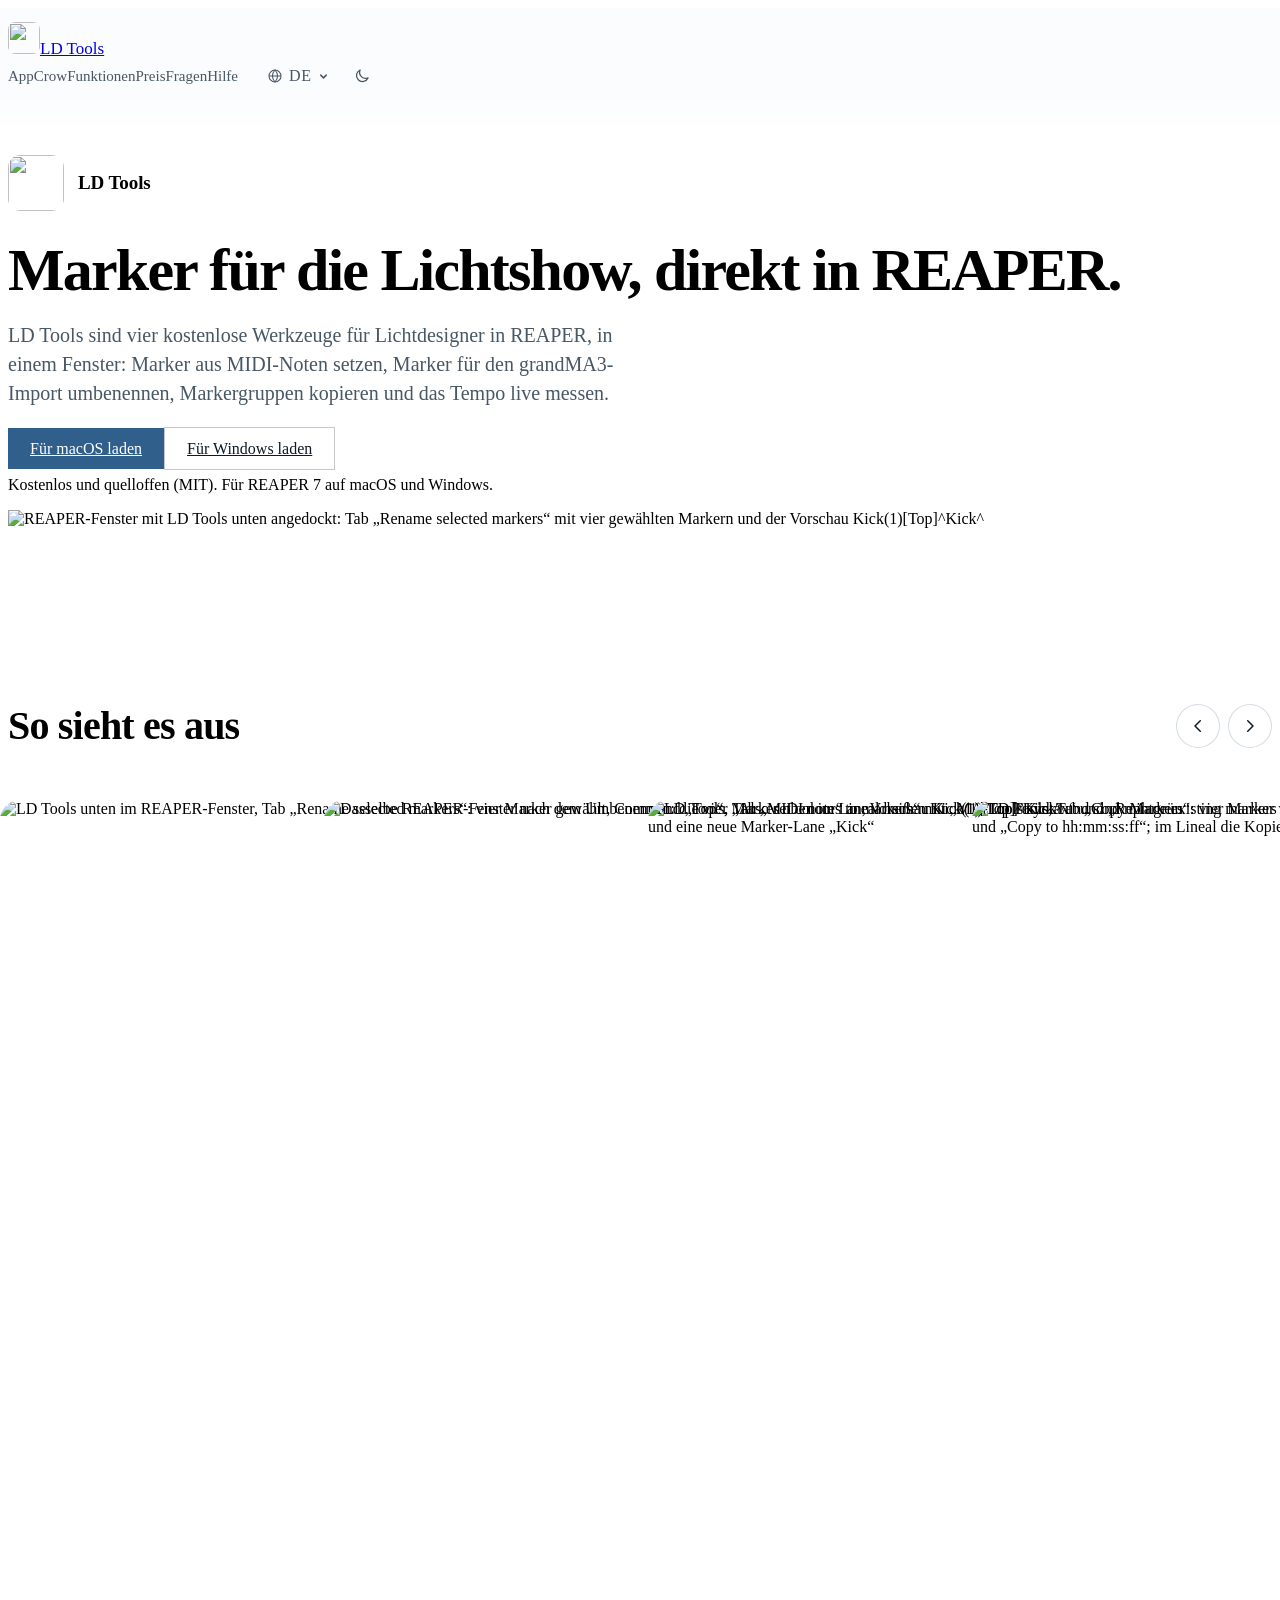
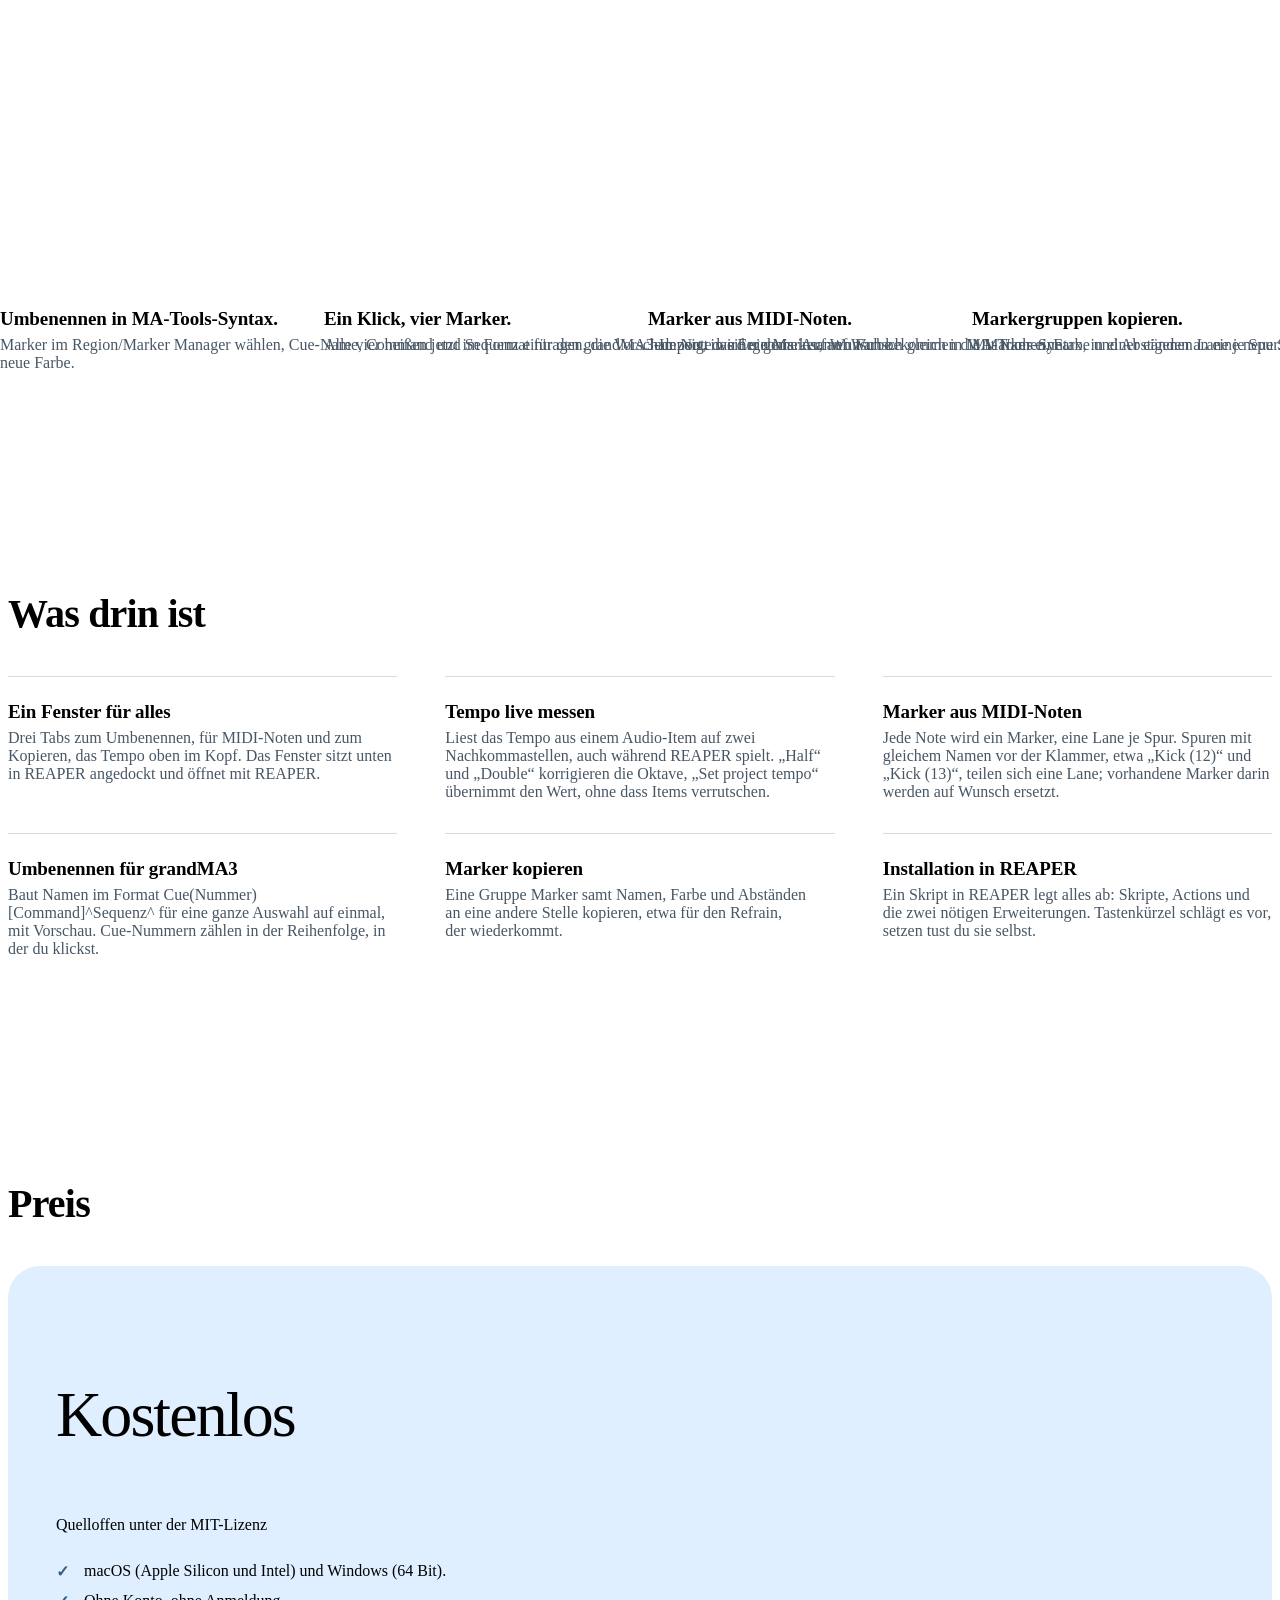
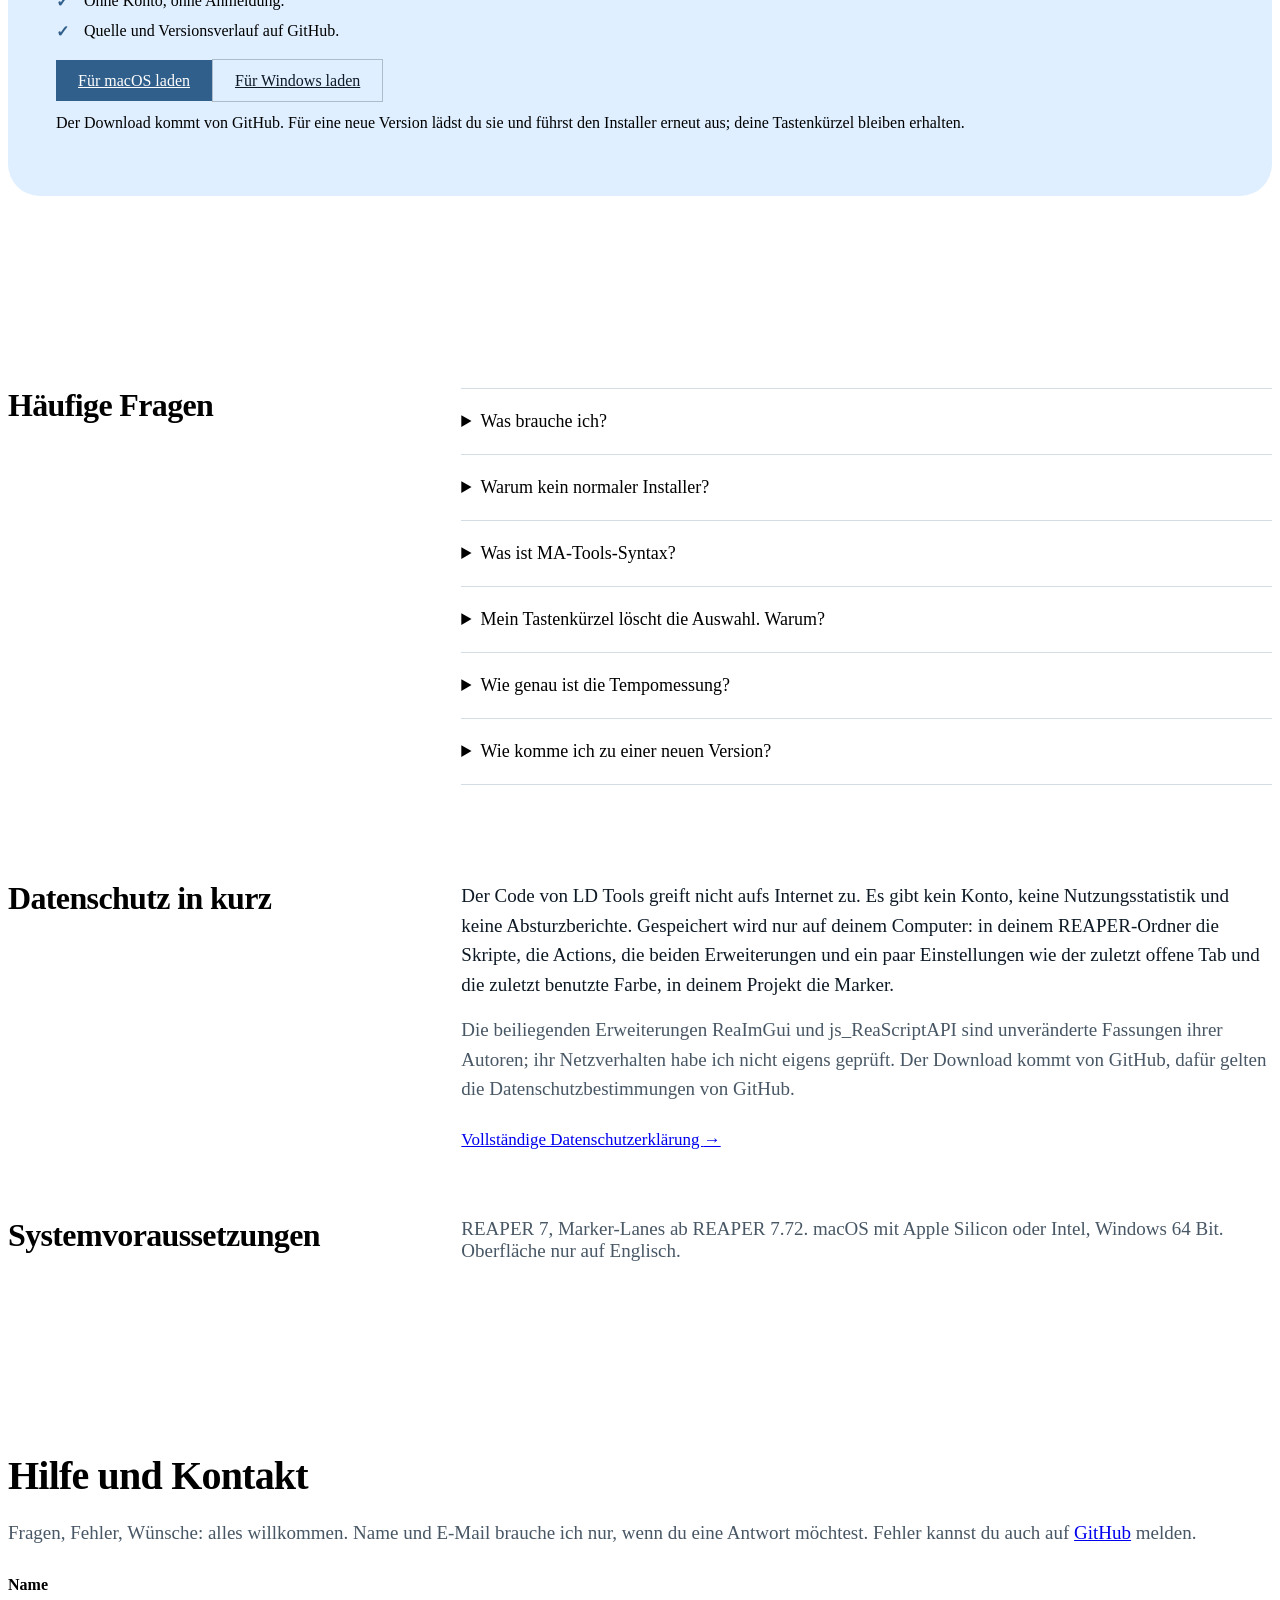
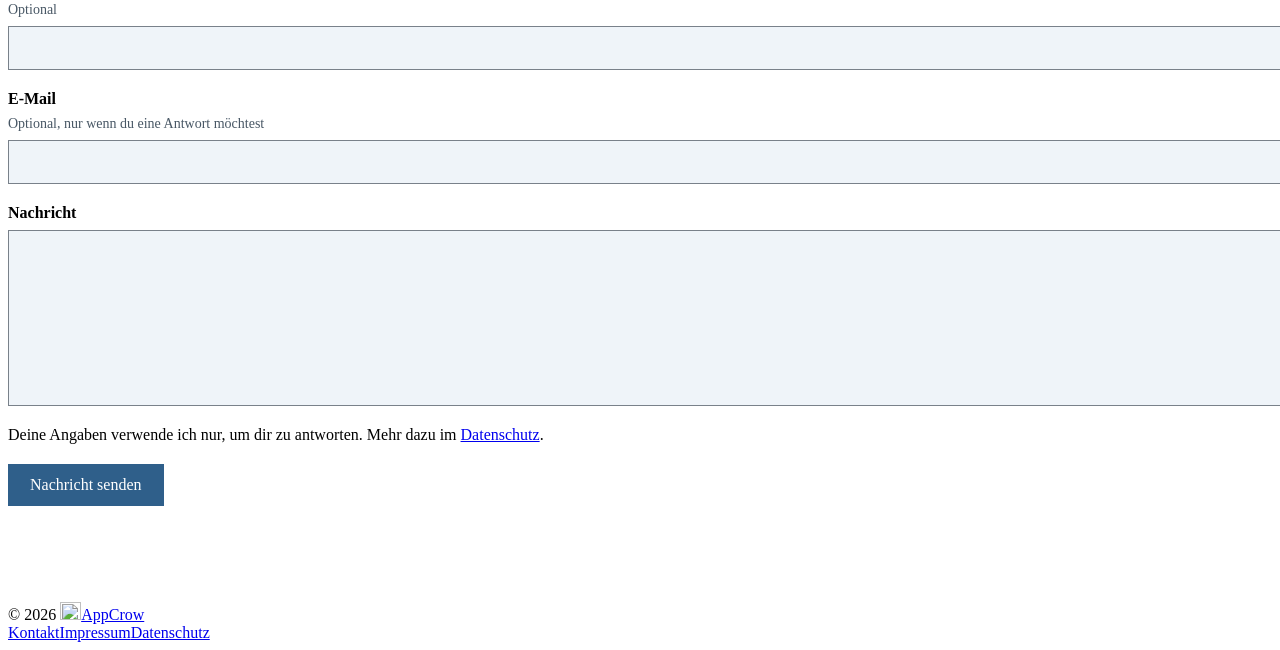
==== website/seite/index.html @ 0c8ac384 "website: product page reaperldtools.appcrow.at (LD Tools, neutral, free, downloads from the latest G" ====
<!doctype html>
<html lang="de" data-theme="dunkel">
<head>
<meta charset="utf-8">
<meta name="viewport" content="width=device-width, initial-scale=1">
<title>LD Tools – Marker-Werkzeuge für Lichtdesign in REAPER</title>
<meta name="description" content="Kostenlose Werkzeuge für Lichtdesigner in REAPER: Marker aus MIDI-Noten, Umbenennen für den grandMA3-Import, Marker kopieren und Live-BPM.">
<link rel="canonical" href="https://reaperldtools.appcrow.at/">
<link rel="alternate" hreflang="de" href="https://reaperldtools.appcrow.at/">
<link rel="alternate" hreflang="en" href="https://reaperldtools.appcrow.at/en/">
<link rel="alternate" hreflang="x-default" href="https://reaperldtools.appcrow.at/en/">
<meta property="og:type" content="website">
<meta property="og:site_name" content="AppCrow">
<meta property="og:title" content="LD Tools – Marker-Werkzeuge für Lichtdesign in REAPER">
<meta property="og:description" content="Kostenlose Werkzeuge für Lichtdesigner in REAPER: Marker aus MIDI-Noten, Umbenennen für den grandMA3-Import, Marker kopieren und Live-BPM.">
<meta property="og:url" content="https://reaperldtools.appcrow.at/">
<meta property="og:locale" content="de_AT">
<meta property="og:locale:alternate" content="en_US">
<meta property="og:image" content="https://reaperldtools.appcrow.at/assets/reaperldtools-icon.png">
<meta property="og:image:width" content="256">
<meta property="og:image:height" content="256">
<meta property="og:image:alt" content="Icon von LD Tools">
<meta name="twitter:card" content="summary">
<script type="application/ld+json">{"@context":"https://schema.org","@type":"SoftwareApplication","name":"LD Tools","description":"Kostenlose Werkzeuge für Lichtdesigner in REAPER: Marker aus MIDI-Noten, Umbenennen für den grandMA3-Import, Marker kopieren und Live-BPM.","url":"https://reaperldtools.appcrow.at/","inLanguage":"de","image":"https://reaperldtools.appcrow.at/assets/reaperldtools-icon.png","operatingSystem":"macOS, Windows","publisher":{"@type":"Organization","name":"AppCrow","url":"https://appcrow.at/"}}</script>
<link rel="icon" href="favicon.png" type="image/png">
<link rel="apple-touch-icon" href="assets/reaperldtools-icon.png">
<link rel="stylesheet" href="assets/stil.css">
<link rel="stylesheet" href="assets/produkt.css">
<style>:root{--ton:248;--app-akzent-dunkel:#a9c9e8;--app-auf-akzent-dunkel:#0b1a2a;--app-akzent-hell:#2f5f8a}</style>
<script>(function(d){var t;try{t=sessionStorage.getItem('thema')}catch(e){}d.dataset.theme=t==='hell'||t==='dunkel'?t:matchMedia('(prefers-color-scheme: light)').matches?'hell':'dunkel'})(document.documentElement);</script>
<style>.js .ohne-js{display:none}</style><script>document.documentElement.classList.add('js')</script>
</head>
<body>
<a class="sprunglink" href="#inhalt">Zum Inhalt springen</a>
<header class="rahmen kopf">
<div class="kopf-links"><a class="marke" href="./"><img class="app-icon" src="assets/reaperldtools-icon.png" alt="" width="32" height="32">LD Tools</a></div>
<div class="kopf-rechts">
<nav class="navi" aria-label="Hauptmenü"><a href="https://appcrow.at/">AppCrow</a><a class="wahlweise" href="#funktionen">Funktionen</a><a class="wahlweise" href="#preis">Preis</a><a class="wahlweise" href="#fragen">Fragen</a><a class="wahlweise" href="#hilfe">Hilfe</a></nav>
<nav class="sprachwahl-nav" aria-label="Sprache"><details class="sprachwahl"><summary title="Sprache" aria-label="DE, Sprache wählen"><svg viewBox="0 0 24 24" aria-hidden="true"><g fill="none" stroke="currentColor" stroke-width="1.6"><circle cx="12" cy="12" r="9"></circle><path d="M3 12h18M12 3c2.5 2.6 3.8 5.6 3.8 9s-1.3 6.4-3.8 9c-2.5-2.6-3.8-5.6-3.8-9S9.5 5.6 12 3z"></path></g></svg><span>DE</span><svg class="pfeil" viewBox="0 0 12 12" aria-hidden="true"><path d="M3 4.5l3 3 3-3" fill="none" stroke="currentColor" stroke-width="1.6" stroke-linecap="round" stroke-linejoin="round"></path></svg></summary><ul class="sprachwahl-liste"><li><a href="./" lang="de" hreflang="de" aria-current="true">Deutsch</a></li><li><a href="en/" lang="en" hreflang="en">English</a></li></ul></details></nav>
<button type="button" class="thema" id="schalter-thema" aria-pressed="true" aria-label="Dunkel" title="Erscheinungsbild"><svg class="sonne" viewBox="0 0 24 24" aria-hidden="true"><g fill="none" stroke="currentColor" stroke-width="1.7" stroke-linecap="round"><circle cx="12" cy="12" r="4"></circle><path d="M12 2.5v2M12 19.5v2M2.5 12h2M19.5 12h2M5.3 5.3l1.4 1.4M17.3 17.3l1.4 1.4M5.3 18.7l1.4-1.4M17.3 6.7l1.4-1.4"></path></g></svg><svg class="mond" viewBox="0 0 24 24" aria-hidden="true"><path d="M20 14.5A8 8 0 0 1 9.5 4a8 8 0 1 0 10.5 10.5z" fill="none" stroke="currentColor" stroke-width="1.7" stroke-linejoin="round"></path></svg></button>
</div>
</header>
<main id="inhalt">
<section class="rahmen einstieg">
<div class="einstieg-text">
<p class="einstieg-marke"><img class="app-icon" src="assets/reaperldtools-icon.png" alt="" width="56" height="56"><span>LD Tools</span></p>
<h1>Marker für die Lichtshow, direkt in REAPER.</h1>
<p class="satz">LD Tools sind vier kostenlose Werkzeuge für Lichtdesigner in REAPER, in einem Fenster: Marker aus MIDI-Noten setzen, Marker für den grandMA3-Import umbenennen, Markergruppen kopieren und das Tempo live messen.</p>
<div class="knoepfe"><a class="knopf haupt" href="https://github.com/tobis-tales/Reaper_LD_Plugin_Set/releases/latest/download/LD-Tools-macOS.dmg">Für macOS laden</a><a class="knopf zweit" href="https://github.com/tobis-tales/Reaper_LD_Plugin_Set/releases/latest/download/LD-Tools-Windows.zip">Für Windows laden</a></div>
<p class="klein">Kostenlos und quelloffen (MIT). Für REAPER 7 auf macOS und Windows.</p>
</div>
<div class="einstieg-medien"><img class="bild" src="medien/ld-tools-neutral-en-1-rename.jpg" alt="REAPER-Fenster mit LD Tools unten angedockt: Tab „Rename selected markers“ mit vier gewählten Markern und der Vorschau Kick(1)[Top]^Kick^" width="1080" height="1080"></div>
</section>
<section class="rahmen abschnitt" id="galerie">
<div class="abschnitt-kopf"><h2 id="galerie-titel">So sieht es aus</h2><div class="galerie-knoepfe"><button type="button" data-richtung="-1" aria-label="Zurück" aria-disabled="true"><svg viewBox="0 0 24 24" aria-hidden="true"><path d="M15 5l-7 7 7 7" fill="none" stroke="currentColor" stroke-width="2" stroke-linecap="round" stroke-linejoin="round"></path></svg></button><button type="button" data-richtung="1" aria-label="Weiter"><svg viewBox="0 0 24 24" aria-hidden="true"><path d="M15 5l-7 7 7 7" fill="none" stroke="currentColor" stroke-width="2" stroke-linecap="round" stroke-linejoin="round"></path></svg></button></div></div>
<div class="galerie quadrat" id="galerie-liste" tabindex="0" role="region" aria-labelledby="galerie-titel">
<figure><img class="bild" src="medien/ld-tools-neutral-en-1-rename.jpg" alt="LD Tools unten im REAPER-Fenster, Tab „Rename selected markers“: vier Marker gewählt, Command „Top“, „Also set colour“ an, Vorschau Kick(1)[Top]^Kick^" width="1080" height="1080" loading="lazy"><figcaption><h3>Umbenennen in MA-Tools-Syntax.</h3><p>Marker im Region/Marker Manager wählen, Cue-Name, Command und Sequenz eintragen, die Vorschau zeigt das Ergebnis. Auf Wunsch bekommen die Marker eine neue Farbe.</p></figcaption></figure>
<figure><img class="bild" src="medien/ld-tools-neutral-en-2-rename-result.jpg" alt="Dasselbe REAPER-Fenster nach dem Umbenennen: die vier Marker oben im Lineal heißen Kick(1)[Top]^Kick^ und sind mintgrün" width="1080" height="1080" loading="lazy"><figcaption><h3>Ein Klick, vier Marker.</h3><p>Alle vier heißen jetzt im Format für den grandMA3-Import, in einer gemeinsamen Farbe.</p></figcaption></figure>
<figure><img class="bild" src="medien/ld-tools-neutral-en-4-midi.jpg" alt="LD Tools, Tab „MIDI notes to markers“ mit „MA-Tools syntax“ und „Replace existing markers in these lanes“; darüber die Meldung „47 markers created in 1 lanes.“ und eine neue Marker-Lane „Kick“" width="1080" height="1080" loading="lazy"><figcaption><h3>Marker aus MIDI-Noten.</h3><p>Jede Note wird ein Marker, auf Wunsch gleich in MA-Tools-Syntax, in einer eigenen Lane je Spur. Hier 47 Marker aus der Spur „Kick“.</p></figcaption></figure>
<figure><img class="bild" src="medien/ld-tools-neutral-en-3-copy.jpg" alt="LD Tools, Tab „Copy Markers“: vier Marker von 21.1.00 bis 173.1.00 angehakt, Ziel 225.1.00 bzw. 00:07:28:00, Knöpfe „Copy to cursor“, „Copy to measure.beats“ und „Copy to hh:mm:ss:ff“; im Lineal die Kopien ab Takt 225" width="1080" height="1080" loading="lazy"><figcaption><h3>Markergruppen kopieren.</h3><p>Mit Namen, Farbe und Abständen an eine neue Stelle, nach Takt, Timecode oder an den Cursor.</p></figcaption></figure>
</div>
</section>
<section class="rahmen abschnitt" id="funktionen">
<h2>Was drin ist</h2>
<div class="funktionen">
<div><h3>Ein Fenster für alles</h3><p>Drei Tabs zum Umbenennen, für MIDI-Noten und zum Kopieren, das Tempo oben im Kopf. Das Fenster sitzt unten in REAPER angedockt und öffnet mit REAPER.</p></div>
<div><h3>Tempo live messen</h3><p>Liest das Tempo aus einem Audio-Item auf zwei Nachkommastellen, auch während REAPER spielt. „Half“ und „Double“ korrigieren die Oktave, „Set project tempo“ übernimmt den Wert, ohne dass Items verrutschen.</p></div>
<div><h3>Marker aus MIDI-Noten</h3><p>Jede Note wird ein Marker, eine Lane je Spur. Spuren mit gleichem Namen vor der Klammer, etwa „Kick (12)“ und „Kick (13)“, teilen sich eine Lane; vorhandene Marker darin werden auf Wunsch ersetzt.</p></div>
<div><h3>Umbenennen für grandMA3</h3><p>Baut Namen im Format Cue(Nummer)[Command]^Sequenz^ für eine ganze Auswahl auf einmal, mit Vorschau. Cue-Nummern zählen in der Reihenfolge, in der du klickst.</p></div>
<div><h3>Marker kopieren</h3><p>Eine Gruppe Marker samt Namen, Farbe und Abständen an eine andere Stelle kopieren, etwa für den Refrain, der wiederkommt.</p></div>
<div><h3>Installation in REAPER</h3><p>Ein Skript in REAPER legt alles ab: Skripte, Actions und die zwei nötigen Erweiterungen. Tastenkürzel schlägt es vor, setzen tust du sie selbst.</p></div>
</div>
</section>
<section class="rahmen abschnitt" id="preis">
<h2>Preis</h2>
<div class="preis"><div class="preiskarte"><p class="betrag">Kostenlos</p><p class="betrag-zusatz">Quelloffen unter der MIT-Lizenz</p><ul><li>macOS (Apple Silicon und Intel) und Windows (64 Bit).</li><li>Ohne Konto, ohne Anmeldung.</li><li>Quelle und Versionsverlauf auf GitHub.</li></ul><div class="knoepfe"><a class="knopf haupt" href="https://github.com/tobis-tales/Reaper_LD_Plugin_Set/releases/latest/download/LD-Tools-macOS.dmg">Für macOS laden</a><a class="knopf zweit" href="https://github.com/tobis-tales/Reaper_LD_Plugin_Set/releases/latest/download/LD-Tools-Windows.zip">Für Windows laden</a></div><p class="klein">Der Download kommt von GitHub. Für eine neue Version lädst du sie und führst den Installer erneut aus; deine Tastenkürzel bleiben erhalten.</p></div></div>
</section>
<section class="rahmen abschnitt seitlich" id="fragen">
<h2>Häufige Fragen</h2>
<div class="fragen">
<details><summary>Was brauche ich?</summary><p>REAPER 7, für die Marker-Lanes REAPER 7.72 oder neuer. Die Erweiterungen ReaImGui und js_ReaScriptAPI liegen bei, der Installer legt sie ab. SWS brauchst du nicht.</p></details>
<details><summary>Warum kein normaler Installer?</summary><p>Nur ein Skript in REAPER kann Actions anlegen und den Dialog für Tastenkürzel öffnen. Darum installierst du LD Tools aus REAPER heraus. Nach dem Installieren der Erweiterungen REAPER einmal neu starten.</p></details>
<details><summary>Was ist MA-Tools-Syntax?</summary><p>Ein Markername wie Kick(1)[Top]^Kick^: Cue-Name, Cue-Nummer, Command und Sequenz. Das ist das Format, das der Marker-Import der grandMA3 liest.</p></details>
<details><summary>Mein Tastenkürzel löscht die Auswahl. Warum?</summary><p>Ist der Region/Marker Manager im Vordergrund, schluckt er das Kürzel. Klick zuerst in den Arrange-Bereich, dann das Kürzel.</p></details>
<details><summary>Wie genau ist die Tempomessung?</summary><p>In meinem Test mit einem echten Song lag sie weniger als 0,02 BPM daneben.</p></details>
<details><summary>Wie komme ich zu einer neuen Version?</summary><p>Neue Version laden und den Installer erneut ausführen. Einen automatischen Hinweis auf neue Versionen gibt es nicht.</p></details>
</div>
</section>
<section class="rahmen abschnitt seitlich" id="datenschutz">
<h2>Datenschutz in kurz</h2>
<div class="ds-text"><p>Der Code von LD Tools greift nicht aufs Internet zu. Es gibt kein Konto, keine Nutzungsstatistik und keine Absturzberichte. Gespeichert wird nur auf deinem Computer: in deinem REAPER-Ordner die Skripte, die Actions, die beiden Erweiterungen und ein paar Einstellungen wie der zuletzt offene Tab und die zuletzt benutzte Farbe, in deinem Projekt die Marker.</p><p>Die beiliegenden Erweiterungen ReaImGui und js_ReaScriptAPI sind unveränderte Fassungen ihrer Autoren; ihr Netzverhalten habe ich nicht eigens geprüft. Der Download kommt von GitHub, dafür gelten die Datenschutzbestimmungen von GitHub.</p><p><a href="https://appcrow.at/datenschutz/#ldtools">Vollständige Datenschutzerklärung <span aria-hidden="true">→</span></a></p></div>
</section>
<section class="rahmen abschnitt seitlich" id="voraussetzungen">
<h2>Systemvoraussetzungen</h2>
<p class="text-leise">REAPER 7, Marker-Lanes ab REAPER 7.72. macOS mit Apple Silicon oder Intel, Windows 64 Bit. Oberfläche nur auf Englisch.</p>
</section>
<section class="rahmen abschnitt" id="hilfe">
<h2>Hilfe und Kontakt</h2>
<p class="abschnitt-satz">Fragen, Fehler, Wünsche: alles willkommen. Name und E-Mail brauche ich nur, wenn du eine Antwort möchtest. Fehler kannst du auch auf <a href="https://github.com/tobis-tales/Reaper_LD_Plugin_Set/issues">GitHub</a> melden.</p>
<p class="kasten ohne-js">Das Formular braucht JavaScript für den Spamschutz. Bitte aktiviere JavaScript, um mir zu schreiben.</p>
<form id="formular" class="formular" action="https://appcrow.at/api/kontakt.php" method="post">
<input type="hidden" name="thema" value="ldtools"><input type="hidden" name="lang" value="de"><input type="hidden" name="elapsed" value=""><input type="hidden" name="check" value="">
<div class="honig" aria-hidden="true"><label for="website">Website</label><input type="text" id="website" name="website" tabindex="-1" autocomplete="off"></div>
<label>Name <span class="feld-hinweis">Optional</span><input name="name" autocomplete="name" maxlength="200"></label>
<label>E-Mail <span class="feld-hinweis">Optional, nur wenn du eine Antwort möchtest</span><input type="email" name="email" autocomplete="email" maxlength="254"></label>
<label>Nachricht<textarea name="message" rows="6" maxlength="20000" required></textarea></label>
<p class="klein">Deine Angaben verwende ich nur, um dir zu antworten. Mehr dazu im <a href="https://appcrow.at/datenschutz/#kontakt">Datenschutz</a>.</p>
<div class="absenden"><button class="knopf haupt" type="submit">Nachricht senden</button><span id="status" class="klein" role="status"></span></div>
</form>
<div id="danke" class="danke" hidden tabindex="-1"><h3>Danke für deine Nachricht</h3><p>Sie ist angekommen. Hast du eine E-Mail-Adresse angegeben, antworte ich dir dorthin.</p></div>
</section>
</main>
<footer class="rahmen fuss">
<span>© 2026 <a class="studio" href="https://appcrow.at/"><img class="nur-dunkel" src="assets/appcrow-symbol-a2.png" alt="" width="22" height="18"><img class="nur-hell" src="assets/appcrow-symbol-a1.png" alt="" width="21" height="18">AppCrow</a></span>
<nav aria-label="Rechtliches"><a href="https://appcrow.at/kontakt/?thema=ldtools">Kontakt</a><a href="https://appcrow.at/impressum/">Impressum</a><a href="https://appcrow.at/datenschutz/#ldtools">Datenschutz</a></nav>

</footer>
<script src="assets/produkt.js" data-texte='{"warte":"Einen Moment noch, bitte gleich nochmal senden.","leer":"Bitte schreib eine Nachricht.","mail":"Diese E-Mail-Adresse sieht nicht gültig aus.","viele":"Zu viele Nachrichten in kurzer Zeit. Bitte versuch es in einer Stunde nochmal.","fehler":"Senden hat nicht geklappt. Bitte versuch es später nochmal.","sendet":"Wird gesendet …"}'></script>
</body>
</html>
---- website/seite/assets/produkt.css ----
/* Abweichung von der Design-Lieferung (Tobi 2026-10-03): jede :hover-Regel steht in @media (hover:hover){…}, sonst bleibt am iPhone der zuletzt angetippte Knopf hinterlegt. Geprüft von App Crow/Website/scripts/hover-pruefen.py. */
/* Produktseiten (binderdock.appcrow.at, mobula.appcrow.at, …): Ergänzung zu stil.css. Neugestaltung 2026-10-03.
   Je App setzt die Seite im <head>: --ton (Farbton des App-Icons, 0–360), --app-akzent-dunkel, --app-auf-akzent-dunkel, --app-akzent-hell.
   Grund und Flächen sind fast neutral, nur ein Hauch im Ton der App; Pastell für Bühnen. Hell/Dunkel: data-theme auf <html>. */
:root{--breite:1160px;--ton:290;--grund:oklch(0.165 0.012 var(--ton));--flaeche:oklch(0.205 0.016 var(--ton));--flaeche-hell:oklch(0.25 0.018 var(--ton));--linie:oklch(0.3 0.02 var(--ton));--menue:oklch(0.225 0.016 var(--ton));--text:oklch(0.965 0.006 var(--ton));--text-leise:oklch(0.76 0.02 var(--ton));--akzent:var(--app-akzent-dunkel,#c9a8f5);--auf-akzent:var(--app-auf-akzent-dunkel,#24102f);--knopf-hover:var(--weiss);--buehne:oklch(0.235 0.035 var(--ton));--metall:#5c5a62;--schatten-geraet:0 3cqi 9cqi -2cqi rgba(0,0,0,.6);--schatten-medien:0 24px 60px -18px rgba(0,0,0,.6)}
html[data-theme="hell"]{color-scheme:light;--grund:oklch(0.99 0.004 var(--ton));--flaeche:oklch(0.965 0.008 var(--ton));--flaeche-hell:oklch(0.935 0.012 var(--ton));--linie:oklch(0.89 0.014 var(--ton));--menue:#ffffff;--text:oklch(0.21 0.03 var(--ton));--text-leise:oklch(0.45 0.03 var(--ton));--akzent:var(--app-akzent-hell,#6336c9);--auf-akzent:#ffffff;--knopf-hover:var(--text);--buehne:oklch(0.945 0.028 var(--ton));--metall:#48464d;--schatten-geraet:0 3cqi 9cqi -2cqi rgba(30,30,60,.3);--schatten-medien:0 24px 60px -20px rgba(30,30,60,.35)}
body{-webkit-font-smoothing:antialiased}
.app-icon{border-radius:22.37%}
.nur-hell{display:none}
html[data-theme="hell"] .nur-hell{display:block}
html[data-theme="hell"] .nur-dunkel{display:none}
.knopf{padding:12px 22px;font-size:16px;transition:background .15s,color .15s,border-color .15s}
.knopf.haupt{background:var(--akzent);color:var(--auf-akzent)}
@media (hover:hover){.knopf.haupt:hover{background:var(--knopf-hover);color:var(--grund)}}
.knopf.zweit{background:transparent;border:1px solid color-mix(in oklch,var(--text) 24%,transparent);color:var(--text)}
@media (hover:hover){.knopf.zweit:hover{border-color:var(--text)}}
.knopf.bald{cursor:default;color:var(--text-leise);border-style:dashed}
@media (hover:hover){.knopf.bald:hover{border-color:color-mix(in oklch,var(--text) 24%,transparent)}}
main .abschnitt{border-top:0;padding-top:96px;padding-bottom:96px}
.abschnitt>h2,.abschnitt-kopf>h2,.seitlich>h2{font-size:40px;line-height:1.1;letter-spacing:-.02em;margin:0 0 40px}
.text-leise{color:var(--text-leise)}

/* Kopfzeile: Milchglas, Breite exakt Bildschirm (Abweichung a vom 2026-10-03) */
html{overflow-x:clip}
.kopf{position:sticky;top:0;z-index:20;gap:20px;padding-top:14px;padding-bottom:14px}
.kopf::before{content:"";position:absolute;z-index:-1;top:0;bottom:-28px;left:calc(50% - 50vw);right:calc(50% - 50vw);pointer-events:none;background:color-mix(in oklch,var(--grund) 86%,transparent);-webkit-backdrop-filter:blur(18px) saturate(1.4);backdrop-filter:blur(18px) saturate(1.4);-webkit-mask-image:linear-gradient(to bottom,#000 0%,#000 68%,rgba(0,0,0,.94) 72%,rgba(0,0,0,.82) 76%,rgba(0,0,0,.65) 80%,rgba(0,0,0,.46) 84%,rgba(0,0,0,.28) 88%,rgba(0,0,0,.14) 92%,rgba(0,0,0,.05) 96%,rgba(0,0,0,0) 100%);mask-image:linear-gradient(to bottom,#000 0%,#000 68%,rgba(0,0,0,.94) 72%,rgba(0,0,0,.82) 76%,rgba(0,0,0,.65) 80%,rgba(0,0,0,.46) 84%,rgba(0,0,0,.28) 88%,rgba(0,0,0,.14) 92%,rgba(0,0,0,.05) 96%,rgba(0,0,0,0) 100%)}
/* Barrierefreiheit (Phase 10, 2026-10-08): Fokus, Anker und Sprunglink landen unter der Kopfzeile samt Milchglas-Saum (62 px + 28 px). Ersetzt scroll-margin-top an [id], sonst zählt beides doppelt. */
html{scroll-padding-top:96px}
.kopf-links{display:flex;align-items:center;gap:12px;min-width:0}
.kopf-rechts{display:flex;align-items:center;gap:6px}
.marke{font-size:17px;gap:10px}
.kopf .navi{gap:6px 28px;margin-right:14px}
.kopf .navi a{font-size:15px;color:var(--text-leise);text-decoration:none;transition:color .15s}
@media (hover:hover){.kopf .navi a:hover{color:var(--text)}}
.zurueck,.thema,.sprachwahl>summary,.galerie-knoepfe button{display:inline-flex;align-items:center;justify-content:center;height:34px;border-radius:999px;color:var(--text-leise);background:transparent;border:0;cursor:pointer;text-decoration:none;transition:background .15s,color .15s}
.zurueck,.thema{width:34px;flex:none;padding:0}
.zurueck{box-shadow:inset 0 0 0 1px var(--linie)}
.sprachwahl[open]>summary{background:var(--flaeche-hell);color:var(--text)}@media (hover:hover){.zurueck:hover,.thema:hover,.sprachwahl>summary:hover{background:var(--flaeche-hell);color:var(--text)}}
.zurueck svg,.thema svg{width:18px;height:18px}
html:not(.js) .thema{display:none}
.thema .mond{display:none}
html[data-theme="hell"] .thema .mond{display:block}
html[data-theme="hell"] .thema .sonne{display:none}
details.sprachwahl{position:relative;background:none;border:0;border-radius:0;padding:0;margin:0}
.sprachwahl>summary{list-style:none;gap:6px;padding:0 10px 0 9px;font:600 13px/1 var(--font-sans);letter-spacing:.05em}
.sprachwahl>summary::-webkit-details-marker{display:none}
.sprachwahl>summary::after,.sprachwahl[open]>summary::after{content:none}
.sprachwahl summary svg{width:16px;height:16px}
.sprachwahl summary .pfeil{width:11px;height:11px;transition:transform .2s}
.sprachwahl[open] summary .pfeil{transform:rotate(180deg)}
.sprachwahl-liste{position:absolute;right:0;top:calc(100% + 8px);min-width:190px;margin:0;padding:6px;list-style:none;background:var(--menue);border:1px solid var(--linie);border-radius:14px;box-shadow:0 24px 50px -16px rgba(0,0,0,.45);z-index:40}
.sprachwahl-liste a{display:flex;align-items:center;justify-content:space-between;gap:16px;padding:9px 12px;border-radius:9px;color:var(--text);text-decoration:none;font-size:15px;line-height:1.3}
@media (hover:hover){.sprachwahl-liste a:hover{background:var(--flaeche-hell);color:var(--text)}}
.sprachwahl-liste a[aria-current]::after{content:"✓";color:var(--akzent);font-weight:700}

/* Geräterahmen iPhone und iPad, nur CSS. Die Bildschirmfotos enthalten Statusleiste und Dynamic Island. */
.geraet{container-type:inline-size;position:relative;width:100%}
.geraet .koerper{position:relative;background:#050506;box-shadow:0 0 0 .4cqi #18171b,0 0 0 1cqi var(--metall),0 0 0 1.25cqi #18171b,var(--schatten-geraet)}
.geraet img{display:block;width:100%;height:auto;max-width:none}
.geraet img.nur-hell{display:none}
html[data-theme="hell"] .geraet img.nur-hell{display:block}
html[data-theme="hell"] .geraet img.nur-dunkel{display:none}
.iphone .koerper{padding:2.7cqi;border-radius:16.2cqi}
.iphone img{border-radius:13.5cqi}
.iphone .koerper::before,.iphone .koerper::after{content:"";position:absolute;width:.8cqi}
.iphone .koerper::before{left:-1.95cqi;top:18%;height:30%;border-radius:.6cqi 0 0 .6cqi;background:linear-gradient(var(--metall) 0 16%,transparent 0 30%,var(--metall) 0 62%,transparent 0 70%,var(--metall) 0)}
.iphone .koerper::after{right:-1.95cqi;top:27%;height:15%;border-radius:0 .6cqi .6cqi 0;background:var(--metall)}
.ipad .koerper{padding:3.8cqi;border-radius:6.2cqi;background:radial-gradient(circle at calc(100% - 1.9cqi) 50%,#232a3a 0 .35cqi,#0d0e12 .4cqi .6cqi,transparent .65cqi),#050506;box-shadow:0 0 0 .3cqi #18171b,0 0 0 .7cqi var(--metall),0 0 0 .85cqi #18171b,var(--schatten-geraet)}
.ipad img{border-radius:2.4cqi}
.ipad .koerper::before{content:"";position:absolute;top:-1.3cqi;right:12%;width:8%;height:.6cqi;border-radius:.4cqi .4cqi 0 0;background:var(--metall)}
.ipad .koerper::after{content:"";position:absolute;right:-1.3cqi;top:8%;width:.6cqi;height:13%;border-radius:0 .4cqi .4cqi 0;background:linear-gradient(var(--metall) 0 44%,transparent 0 56%,var(--metall) 0)}
.duo{position:relative;aspect-ratio:1/1;border-radius:32px;background:var(--buehne);overflow:hidden}
.duo .ipad{position:absolute;width:64%;right:6%;top:9%}
.duo .iphone{position:absolute;width:27%;left:7%;top:28%}

/* Einstieg */
.einstieg{grid-template-columns:minmax(0,1fr) minmax(0,1.1fr);gap:64px;padding-top:48px;padding-bottom:80px}
.einstieg-marke{display:flex;align-items:center;gap:14px;margin:0 0 28px;font-size:19px;font-weight:650;letter-spacing:-.005em}
.einstieg-marke img{width:56px;height:56px;flex:none}
.einstieg h1{font-size:clamp(40px,4.8vw,60px);line-height:1.04;letter-spacing:-.03em;margin:0 0 20px;text-wrap:balance}
.einstieg .satz{font-size:20px;line-height:1.45;color:var(--text-leise);margin:0 0 32px;text-wrap:pretty;max-width:32em}
.einstieg .klein{margin-top:18px;max-width:32em}
.einstieg-medien video{border-radius:28px;box-shadow:var(--schatten-medien);width:100%;aspect-ratio:1/1;background:var(--flaeche)}

/* Galerie */
.abschnitt-kopf{display:flex;align-items:flex-end;justify-content:space-between;gap:24px;margin-bottom:40px}
.abschnitt-kopf>h2{margin:0}
.galerie-knoepfe{display:flex;gap:8px}
html:not(.js) .galerie-knoepfe{display:none}
.galerie-knoepfe button{width:44px;height:44px;padding:0;box-shadow:inset 0 0 0 1px var(--linie);color:var(--text)}
@media (hover:hover){.galerie-knoepfe button:not([aria-disabled="true"]):hover{background:var(--flaeche-hell)}}
.galerie-knoepfe button[aria-disabled="true"]{opacity:.35;cursor:default}
.galerie-knoepfe svg{width:18px;height:18px}
.galerie-knoepfe [data-richtung="1"] svg{transform:scaleX(-1)}
.galerie{display:grid;grid-auto-flow:column;grid-auto-columns:240px;gap:56px;overflow-x:auto;scroll-snap-type:x mandatory;padding:12px 8px 28px;margin:0 -8px;scrollbar-width:none}
.galerie::-webkit-scrollbar{display:none}
.galerie figure{margin:0;scroll-snap-align:start;display:grid;gap:28px;align-content:start}
.galerie figcaption h3{font-size:19px;margin:0 0 6px;letter-spacing:-.005em}
.galerie figcaption p{margin:0;color:var(--text-leise);font-size:16px;text-wrap:pretty}
.galerie.quadrat{grid-auto-columns:minmax(280px,440px);gap:32px}
.galerie.quadrat .bild{border-radius:20px;box-shadow:none}

/* Funktionen: ruhige Liste mit Haarlinien statt Kästen */
.funktionen{display:grid;grid-template-columns:repeat(3,minmax(0,1fr));gap:0 48px}
.funktionen>div{padding:24px 0 32px;border-top:1px solid var(--linie)}
.funktionen h3{font-size:19px;margin:0 0 6px;letter-spacing:-.005em}
.funktionen p{margin:0;color:var(--text-leise);text-wrap:pretty}

/* Preis */
.preis{grid-template-columns:minmax(0,1.1fr) minmax(0,1fr);gap:64px}
.preiskarte{background:var(--buehne);border:0;border-radius:32px;padding:48px}
.betrag{font-size:64px;letter-spacing:-.03em}
.betrag-zusatz{margin:12px 0 0}
.preiskarte ul{list-style:none;padding:0;margin:28px 0 32px;display:grid;gap:12px}
.preiskarte li{position:relative;padding-left:28px;margin:0;text-wrap:pretty}
.preiskarte li::before{content:"✓";position:absolute;left:0;color:var(--akzent);font-weight:700}
.preiskarte .klein{margin-top:24px}
.preis>.geraet.iphone{width:min(280px,64%);justify-self:center}
.preis>.bild{border-radius:24px}

/* Zweispaltige Abschnitte: Fragen, Datenschutz, Voraussetzungen */
.seitlich{display:grid;grid-template-columns:minmax(0,1fr) minmax(0,2fr);gap:48px;align-items:start}
.seitlich>h2{margin:0;font-size:clamp(24px,2.8vw,32px);-webkit-hyphens:auto;hyphens:auto;overflow-wrap:break-word}
.fragen details{background:none;border:0;border-top:1px solid var(--linie);border-radius:0;padding:0;margin:0}
.fragen details:last-child{border-bottom:1px solid var(--linie)}
.fragen summary{padding:22px 0;font-size:18px;align-items:center}
.fragen summary::after{font-size:24px;transition:transform .2s}
.fragen details p{margin:-4px 0 24px;max-width:40em;text-wrap:pretty}
.ds-text p{font-size:19px;line-height:1.55;color:var(--text-leise);margin:0 0 16px;text-wrap:pretty}
.ds-text p:first-child{color:var(--text)}
.ds-text p:last-child{margin:24px 0 0;font-size:17px}
.seitlich>.text-leise{font-size:19px;margin:0}
.seitlich+.seitlich{padding-top:0}
#datenschutz{padding-bottom:64px}

/* Hilfe und Kontakt: schmale Spalte in der Mitte (wie appcrow.at/kontakt) */
#hilfe>*{max-width:calc(760px - 2 * var(--rand));margin-left:auto;margin-right:auto}
#hilfe .formular{width:100%}
.abschnitt-satz{color:var(--text-leise);font-size:19px;margin:-16px 0 32px;text-wrap:pretty}
.kasten{background:var(--flaeche);border:1px solid var(--linie);border-radius:var(--radius);padding:var(--karte-innen)}
.kasten p{color:var(--text-leise);margin:0}
.formular{display:grid;gap:20px;margin-top:8px}
.formular label{display:grid;gap:8px;font-weight:600}
.formular input,.formular textarea{font:inherit;font-weight:400;color:var(--text);background:var(--flaeche);border:1px solid color-mix(in oklch,var(--text) 50%,var(--grund));border-radius:var(--radius-frage);padding:12px 14px;width:100%}
.formular textarea{resize:vertical;min-height:150px}
.formular input:focus,.formular textarea:focus{outline:2px solid var(--akzent);outline-offset:1px;border-color:var(--akzent)}
.formular button.knopf{border:0;cursor:pointer;font-family:inherit}
.formular .klein{margin:0}
.feld-hinweis{font-size:14px;font-weight:400;color:var(--text-leise)}
.absenden{display:flex;flex-wrap:wrap;align-items:center;gap:16px}
.honig{position:absolute;left:-10000px;width:1px;height:1px;overflow:hidden}
.danke{background:var(--flaeche);border:1px solid var(--linie);border-radius:var(--radius);padding:var(--karte-innen)}
.danke h3{margin:0 0 8px}
.danke p{margin:0;color:var(--text-leise)}
.danke:focus{outline:none}
.versionen{list-style:none;margin:0;padding:0}
.versionen li{display:grid;grid-template-columns:160px minmax(0,1fr);gap:16px;padding:14px 0;border-bottom:1px solid var(--linie)}
.versionen li:first-child{border-top:1px solid var(--linie)}
.versionen time{color:var(--text-leise);font-size:15px}
.versionen p{margin:0}

/* Fußzeile: AppCrow-Symbol A2 auf dunklem, A1 auf hellem Grund */
.fuss{border-top-color:var(--linie)}
.studio img.nur-dunkel{display:inline-block}
.studio img.nur-hell{display:none}
html[data-theme="hell"] .studio img.nur-dunkel{display:none}
html[data-theme="hell"] .studio img.nur-hell{display:inline-block}
.vermerk{flex-basis:100%;margin:0}

@media (max-width:960px){
.einstieg{grid-template-columns:minmax(0,1fr);gap:48px}
.einstieg-medien{max-width:560px}
.preis{grid-template-columns:minmax(0,1fr);gap:48px}
.funktionen{grid-template-columns:repeat(2,minmax(0,1fr))}
}
@media (max-width:760px){
main .abschnitt{padding-top:64px;padding-bottom:64px}
.abschnitt>h2,.abschnitt-kopf>h2,.seitlich>h2{font-size:30px}
.abschnitt-kopf{margin-bottom:28px}
.abschnitt-kopf>h2{margin:0}
.kopf .navi{margin-right:6px}
.einstieg{padding-top:16px;padding-bottom:48px}
.einstieg-marke img{width:48px;height:48px}
.einstieg .satz{font-size:18px}
.galerie{grid-auto-columns:62%;gap:32px}
.galerie.quadrat{grid-auto-columns:82%}
.funktionen{grid-template-columns:minmax(0,1fr);gap:0}
.preiskarte{padding:28px 24px;border-radius:24px}
.betrag{font-size:52px}
.seitlich{grid-template-columns:minmax(0,1fr);gap:24px}
.duo{border-radius:24px}
.versionen li{grid-template-columns:minmax(0,1fr);gap:4px}
}

/* Dezentes Ein- und Ausblenden beim Scrollen (ohne Skript). Galerie ausgenommen (scrollt seitlich).
   Barrierefreiheit (Phase 10, 2026-10-08): Einblenden über feste 120 px am unteren Rand statt 80 % der Elementhöhe (sonst blieb Text in Ruhe blass); Ausblenden nur in den obersten 90 px, also unter der Kopfzeile. view(0px): Bezug ist der ganze Bildschirm, nicht der Bereich unter scroll-padding-top. */
@supports (animation-timeline: view(0px)){
@media (prefers-reduced-motion: no-preference){
main>.abschnitt>:not(.galerie):not(.funktionen):not(.honig),main>.abschnitt>.funktionen>*{animation:einblenden linear both,ausblenden linear forwards;animation-timeline:view(0px),view(0px);animation-range:entry 0% entry 120px,exit calc(100% - 90px) exit 100%}
@keyframes einblenden{from{opacity:0;transform:translateY(32px)}to{opacity:1;transform:none}}
@keyframes ausblenden{to{opacity:0;transform:translateY(-12px)}}
}
}
/* Barrierefreiheit (Phase 10, 2026-10-08) */
/* Sprunglink „Zum Inhalt springen“: erstes Element jeder Seite, nur bei Tastaturfokus sichtbar (über der Kopfzeile). */
.sprunglink{position:fixed;left:16px;top:10px;z-index:60;padding:10px 18px;border-radius:999px;background:var(--akzent);color:var(--auf-akzent);font-weight:600;font-size:16px;text-decoration:none;transform:translateY(-150%)}
.sprunglink:focus{transform:none}
/* Beschreibung des Videos (1.2.1/1.2.3) als Klappe unter dem Video (Tobi, 2026-10-20): leise wie .klein, Zeile 44 px hoch zum Antippen */
details.video-beschreibung{background:none;border:0;border-radius:0;padding:0;margin:10px 0 0}
.video-beschreibung>summary{display:inline-flex;justify-content:flex-start;align-items:center;gap:8px;min-height:44px;padding:0;font-size:14px;color:var(--text-leise)}
.video-beschreibung>summary::after{font-size:18px}
@media (hover:hover){.video-beschreibung>summary:hover{color:var(--text)}}
.video-beschreibung .klein{margin:2px 0 8px;text-wrap:pretty}
/* Fehlerseite /404.html */
.fehlerseite{padding-top:56px;padding-bottom:96px}
.fehlerseite .knoepfe{margin:8px 0 28px}
/* 1.4.10: lange Wörter umbrechen statt abschneiden (320 px, auch mit größeren Textabständen 1.4.12); Trennstriche in Überschriften und im Preis am Handy */
body{overflow-wrap:break-word}
@media (max-width:600px){h1,h2,h3,.betrag{-webkit-hyphens:auto;hyphens:auto}}
/* „Bewegung reduzieren“: kein weiches Scrollen (stil.css setzt scroll-behavior:smooth) */
@media (prefers-reduced-motion:reduce){html{scroll-behavior:auto}}
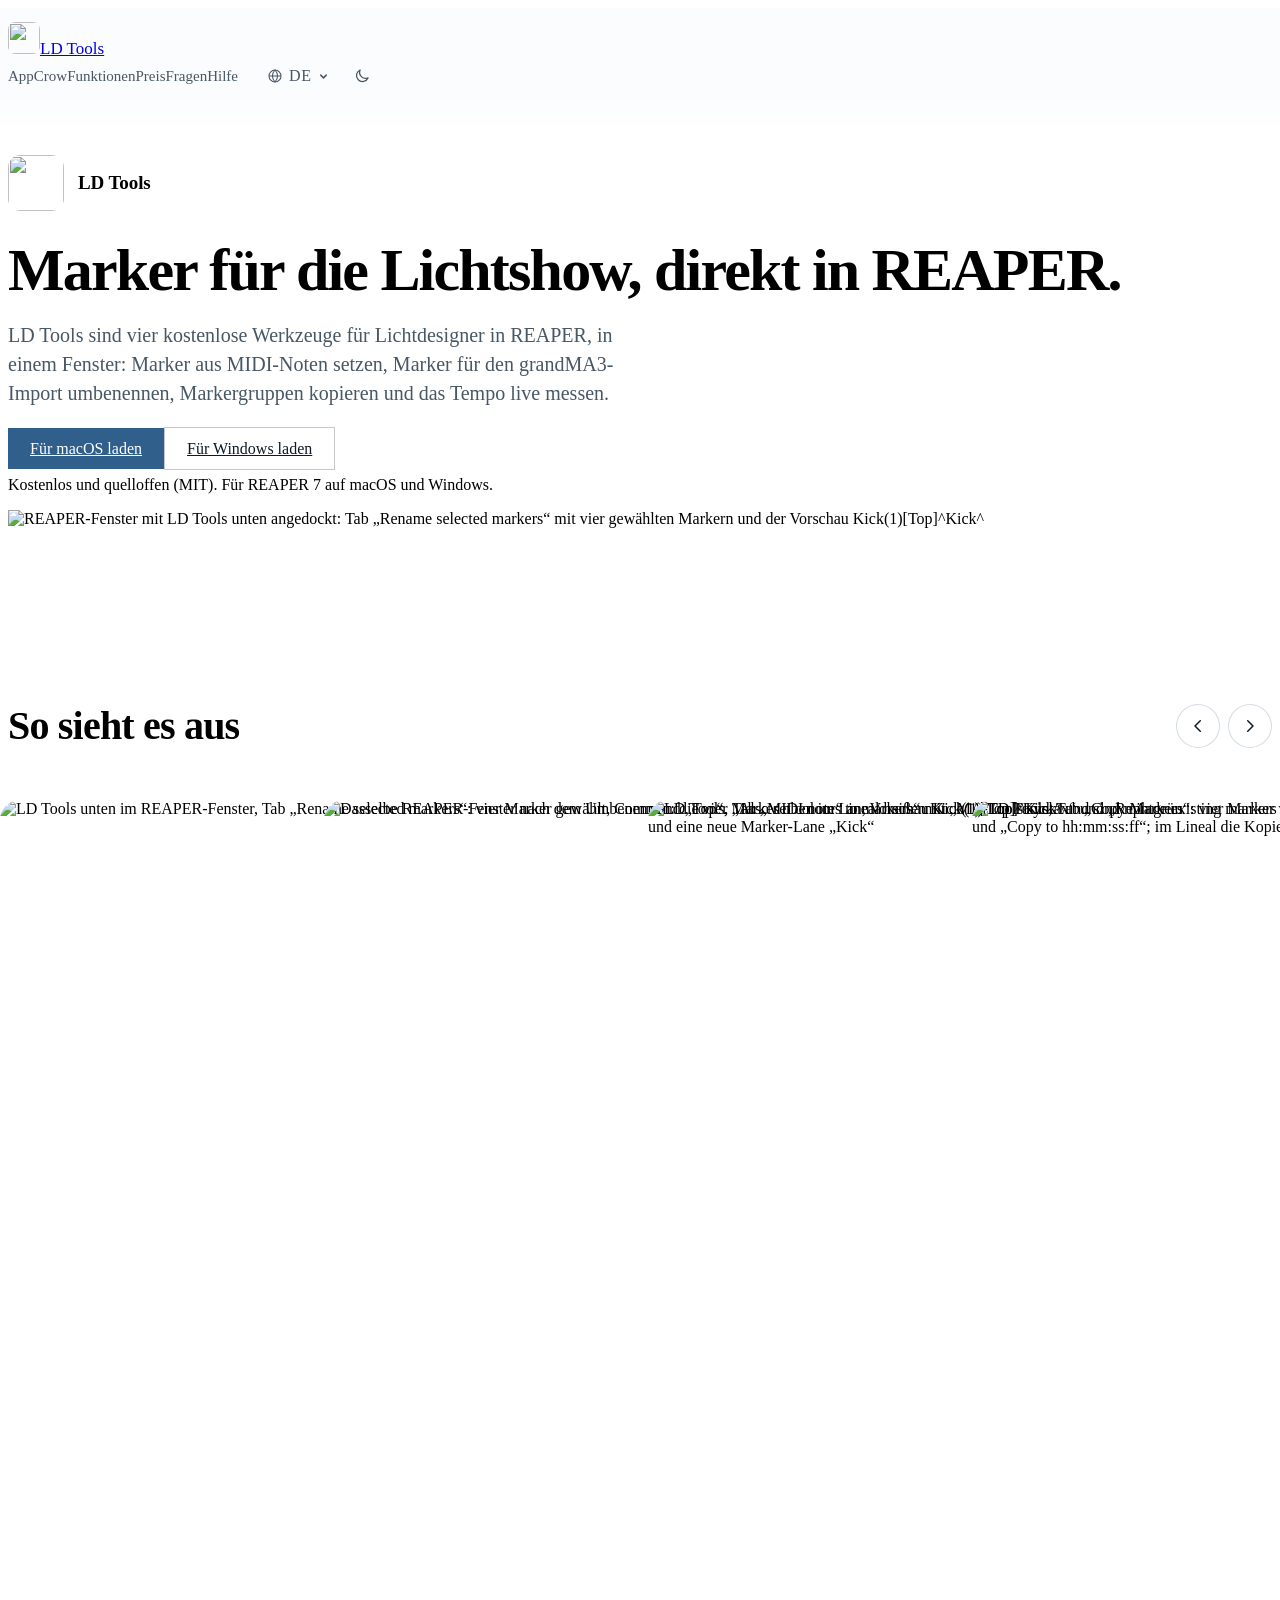
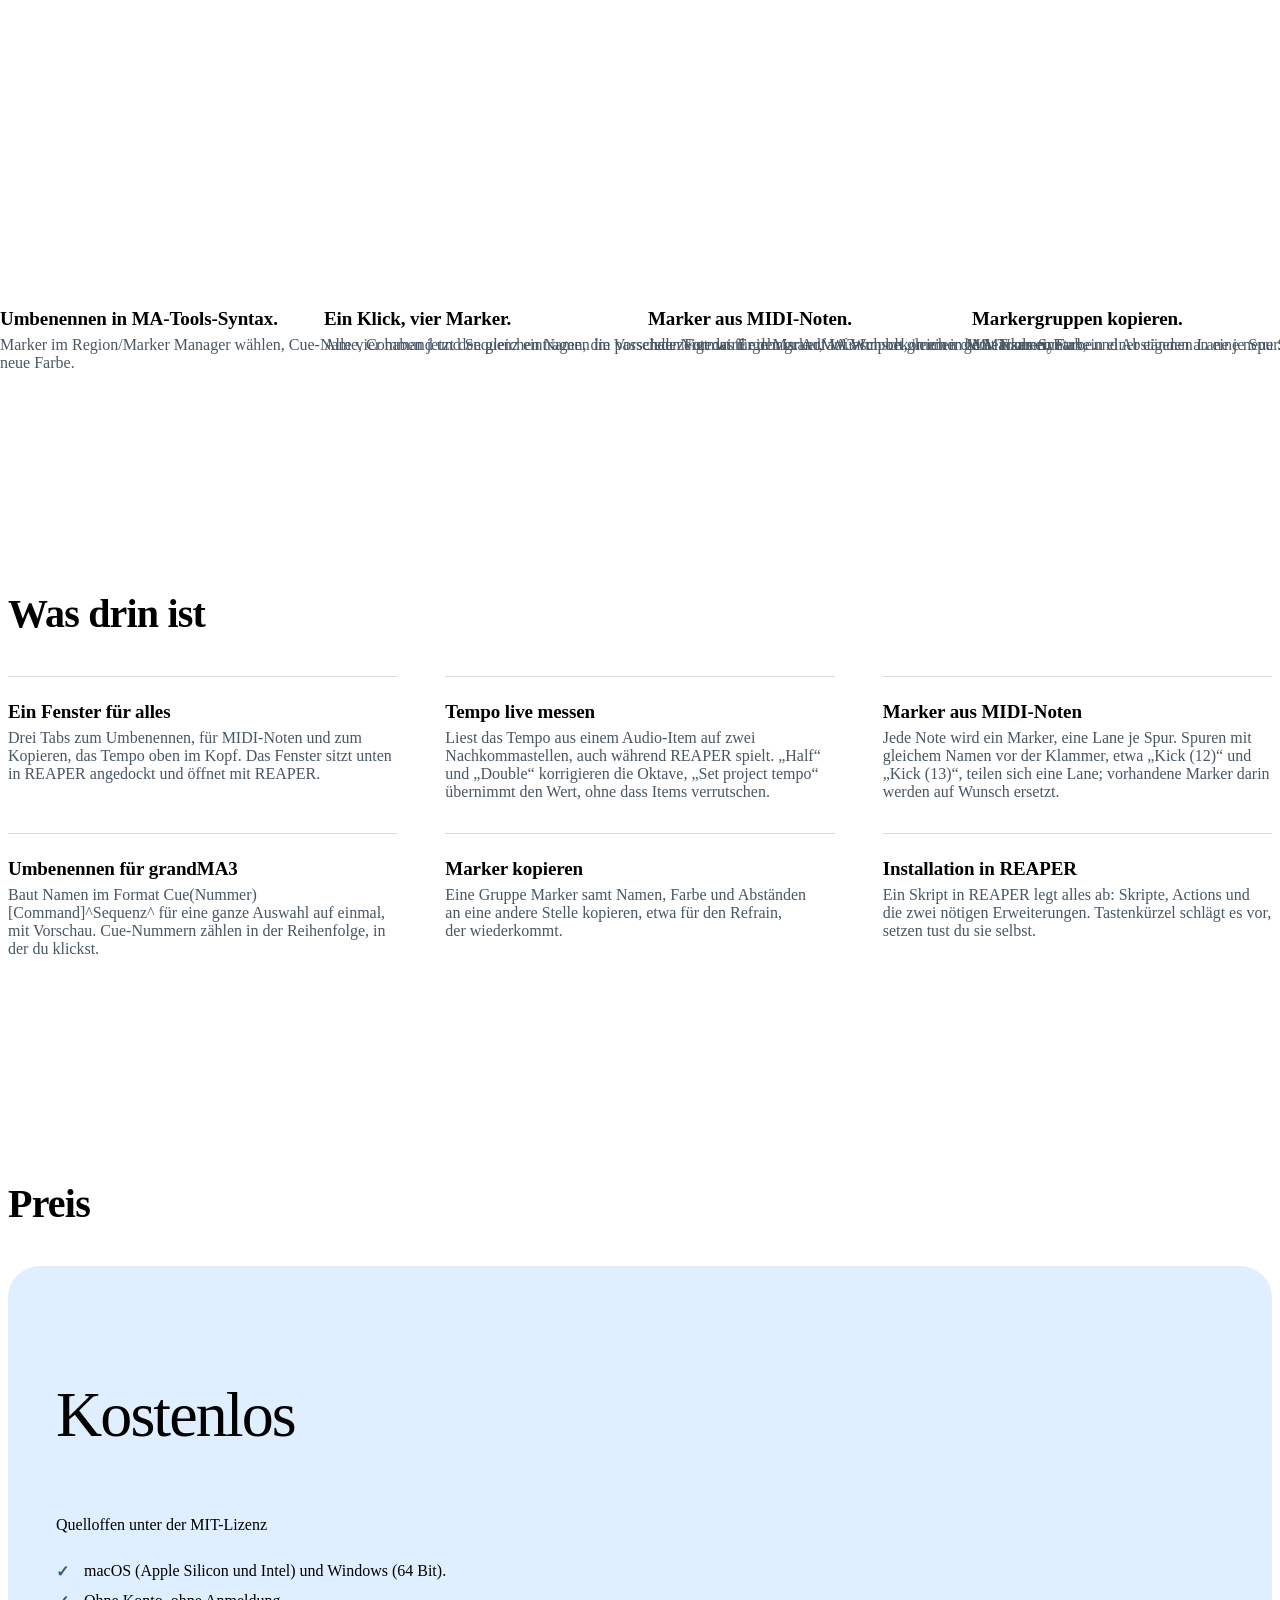
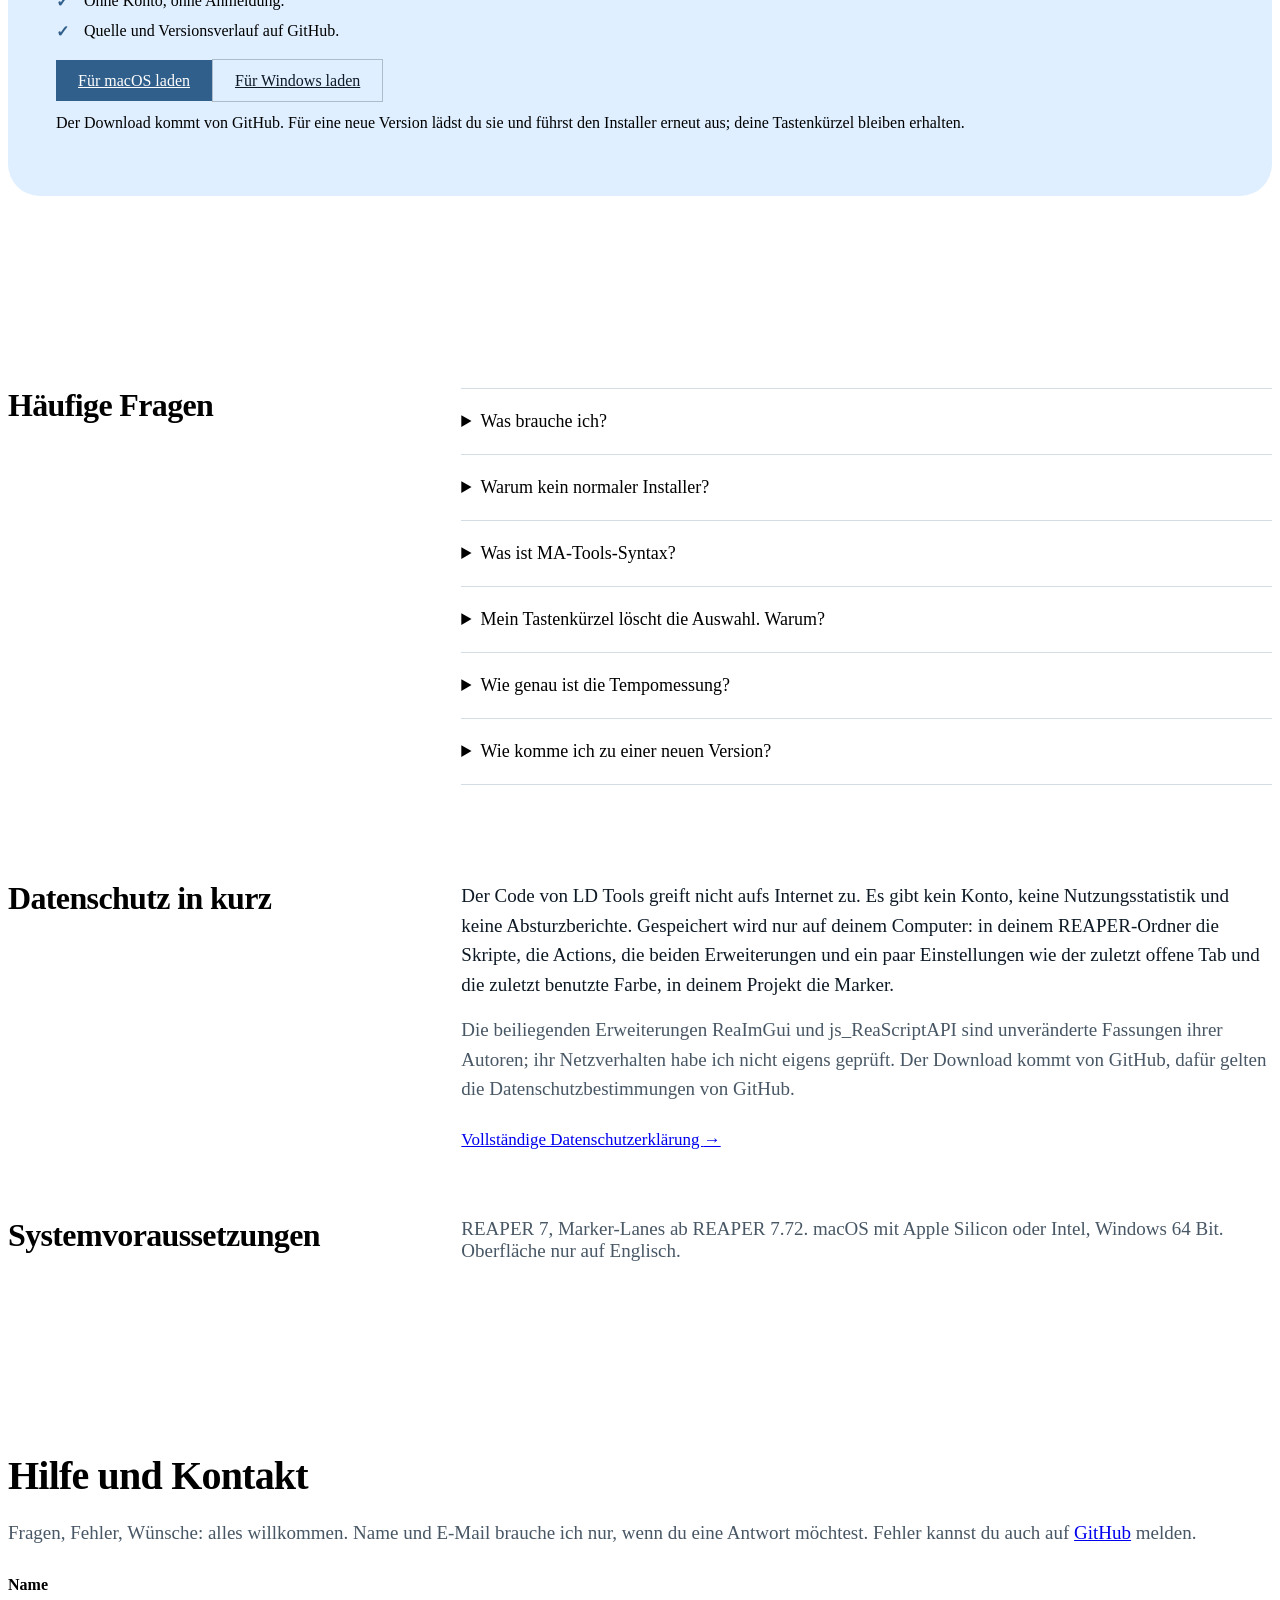
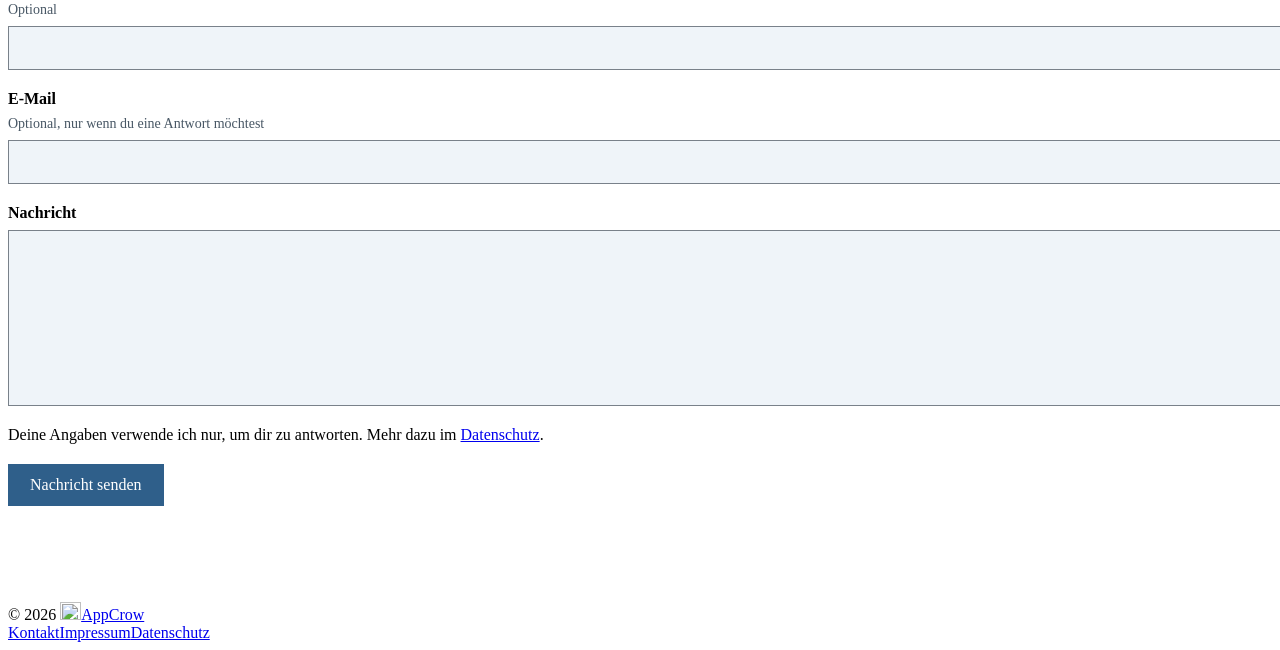
==== commit de9fb957: "Website: Großbild auf der Produktseite (Klick öffnet Galerie-Bild groß im <dialog>), produkt.js/prod" ====
--- a/website/seite/index.html
+++ b/website/seite/index.html
@@ -53,11 +53,11 @@
 </section>
 <section class="rahmen abschnitt" id="galerie">
 <div class="abschnitt-kopf"><h2 id="galerie-titel">So sieht es aus</h2><div class="galerie-knoepfe"><button type="button" data-richtung="-1" aria-label="Zurück" aria-disabled="true"><svg viewBox="0 0 24 24" aria-hidden="true"><path d="M15 5l-7 7 7 7" fill="none" stroke="currentColor" stroke-width="2" stroke-linecap="round" stroke-linejoin="round"></path></svg></button><button type="button" data-richtung="1" aria-label="Weiter"><svg viewBox="0 0 24 24" aria-hidden="true"><path d="M15 5l-7 7 7 7" fill="none" stroke="currentColor" stroke-width="2" stroke-linecap="round" stroke-linejoin="round"></path></svg></button></div></div>
-<div class="galerie quadrat" id="galerie-liste" tabindex="0" role="region" aria-labelledby="galerie-titel">
-<figure><img class="bild" src="medien/ld-tools-neutral-en-1-rename.jpg" alt="LD Tools unten im REAPER-Fenster, Tab „Rename selected markers“: vier Marker gewählt, Command „Top“, „Also set colour“ an, Vorschau Kick(1)[Top]^Kick^" width="1080" height="1080" loading="lazy"><figcaption><h3>Umbenennen in MA-Tools-Syntax.</h3><p>Marker im Region/Marker Manager wählen, Cue-Name, Command und Sequenz eintragen, die Vorschau zeigt das Ergebnis. Auf Wunsch bekommen die Marker eine neue Farbe.</p></figcaption></figure>
-<figure><img class="bild" src="medien/ld-tools-neutral-en-2-rename-result.jpg" alt="Dasselbe REAPER-Fenster nach dem Umbenennen: die vier Marker oben im Lineal heißen Kick(1)[Top]^Kick^ und sind mintgrün" width="1080" height="1080" loading="lazy"><figcaption><h3>Ein Klick, vier Marker.</h3><p>Alle vier heißen jetzt im Format für den grandMA3-Import, in einer gemeinsamen Farbe.</p></figcaption></figure>
-<figure><img class="bild" src="medien/ld-tools-neutral-en-4-midi.jpg" alt="LD Tools, Tab „MIDI notes to markers“ mit „MA-Tools syntax“ und „Replace existing markers in these lanes“; darüber die Meldung „47 markers created in 1 lanes.“ und eine neue Marker-Lane „Kick“" width="1080" height="1080" loading="lazy"><figcaption><h3>Marker aus MIDI-Noten.</h3><p>Jede Note wird ein Marker, auf Wunsch gleich in MA-Tools-Syntax, in einer eigenen Lane je Spur. Hier 47 Marker aus der Spur „Kick“.</p></figcaption></figure>
-<figure><img class="bild" src="medien/ld-tools-neutral-en-3-copy.jpg" alt="LD Tools, Tab „Copy Markers“: vier Marker von 21.1.00 bis 173.1.00 angehakt, Ziel 225.1.00 bzw. 00:07:28:00, Knöpfe „Copy to cursor“, „Copy to measure.beats“ und „Copy to hh:mm:ss:ff“; im Lineal die Kopien ab Takt 225" width="1080" height="1080" loading="lazy"><figcaption><h3>Markergruppen kopieren.</h3><p>Mit Namen, Farbe und Abständen an eine neue Stelle, nach Takt, Timecode oder an den Cursor.</p></figcaption></figure>
+<div class="galerie quadrat" id="galerie-liste" data-schliessen="Schließen" tabindex="0" role="region" aria-labelledby="galerie-titel">
+<figure><img class="bild" src="medien/ld-tools-neutral-en-1-rename.jpg" alt="LD Tools unten im REAPER-Fenster, Tab „Rename selected markers“: vier Marker gewählt, Command „Top“, „Also set colour“ an, Vorschau Kick(1)[Top]^Kick^" width="1080" height="1080" data-gross="medien/gross/ld-tools-1-rename.jpg" loading="lazy"><figcaption><h3>Umbenennen in MA-Tools-Syntax.</h3><p>Marker im Region/Marker Manager wählen, Cue-Name, Command und Sequenz eintragen, die Vorschau zeigt das Ergebnis. Auf Wunsch bekommen die Marker eine neue Farbe.</p></figcaption></figure>
+<figure><img class="bild" src="medien/ld-tools-neutral-en-2-rename-result.jpg" alt="Dasselbe REAPER-Fenster nach dem Umbenennen: die vier Marker oben im Lineal heißen Kick(1)[Top]^Kick^ und sind mintgrün" width="1080" height="1080" data-gross="medien/gross/ld-tools-2-rename-result.jpg" loading="lazy"><figcaption><h3>Ein Klick, vier Marker.</h3><p>Alle vier haben jetzt den gleichen Namen im passenden Format für den grandMA3-Import, in einer gemeinsamen Farbe.</p></figcaption></figure>
+<figure><img class="bild" src="medien/ld-tools-neutral-en-4-midi.jpg" alt="LD Tools, Tab „MIDI notes to markers“ mit „MA-Tools syntax“ und „Replace existing markers in these lanes“; darüber die Meldung „47 markers created in 1 lanes.“ und eine neue Marker-Lane „Kick“" width="1080" height="1080" data-gross="medien/gross/ld-tools-4-midi.jpg" loading="lazy"><figcaption><h3>Marker aus MIDI-Noten.</h3><p>Jede Note wird ein Marker, auf Wunsch gleich in MA-Tools-Syntax, in einer eigenen Lane je Spur. Hier 47 Marker aus der Spur „Kick“.</p></figcaption></figure>
+<figure><img class="bild" src="medien/ld-tools-neutral-en-3-copy.jpg" alt="LD Tools, Tab „Copy Markers“: vier Marker von 21.1.00 bis 173.1.00 angehakt, Ziel 225.1.00 bzw. 00:07:28:00, Knöpfe „Copy to cursor“, „Copy to measure.beats“ und „Copy to hh:mm:ss:ff“; im Lineal die Kopien ab Takt 225" width="1080" height="1080" data-gross="medien/gross/ld-tools-3-copy.jpg" loading="lazy"><figcaption><h3>Markergruppen kopieren.</h3><p>Mit Namen, Farbe und Abständen an eine neue Stelle, nach Takt, Timecode oder an den Cursor.</p></figcaption></figure>
 </div>
 </section>
 <section class="rahmen abschnitt" id="funktionen">
--- a/website/seite/assets/produkt.css
+++ b/website/seite/assets/produkt.css
@@ -100,6 +100,34 @@
 .galerie.quadrat{grid-auto-columns:minmax(280px,440px);gap:32px}
 .galerie.quadrat .bild{border-radius:20px;box-shadow:none}
 
+/* Großbild: Galerie-Bild groß über der Seite (Tobi 2026-10-23; Dialog baut produkt.js) */
+#galerie-liste [role="button"]{cursor:zoom-in}
+html.grossbild-offen{overflow:hidden}
+.grossbild{position:fixed;inset:0;width:100%;height:100%;max-width:none;max-height:none;margin:0;padding:64px 16px 84px;border:0;box-sizing:border-box;background:rgba(8,8,10,.97);color:#fff;overscroll-behavior:contain;touch-action:pinch-zoom}
+.grossbild[open]{display:grid;place-items:center}
+.grossbild::backdrop{background:transparent}
+.grossbild figure{margin:0;display:grid;gap:14px;justify-items:center;min-width:0;min-height:0}
+.grossbild img{display:block;width:auto;height:auto;max-width:100%;max-height:calc(100dvh - 190px);border-radius:16px}
+.grossbild figcaption{font-size:17px;line-height:1.35;text-align:center;text-wrap:balance}
+.grossbild button{position:absolute;width:44px;height:44px;padding:0;border:0;border-radius:999px;display:inline-flex;align-items:center;justify-content:center;background:rgba(255,255,255,.14);color:#fff;cursor:pointer}
+.grossbild button[aria-disabled="true"]{opacity:.35;cursor:default}
+.grossbild svg{width:18px;height:18px}
+.grossbild-zu{top:12px;right:12px}
+.grossbild [data-schritt]{bottom:20px}
+.grossbild [data-schritt="-1"]{left:calc(50% - 52px)}
+.grossbild [data-schritt="1"]{left:calc(50% + 8px)}
+.grossbild [data-schritt="1"] svg{transform:scaleX(-1)}
+@media (min-width:761px){
+.grossbild{padding:16px 88px}
+.grossbild img{max-height:calc(100dvh - 100px)}
+.grossbild [data-schritt]{bottom:auto;top:calc(50% - 22px)}
+.grossbild [data-schritt="-1"]{left:24px}
+.grossbild [data-schritt="1"]{left:auto;right:24px}
+}
+@media (hover:hover){.grossbild button:not([aria-disabled="true"]):hover{background:rgba(255,255,255,.26)}}
+@media (prefers-reduced-motion:no-preference){.grossbild[open]{animation:grossbild-auf .18s ease-out}}
+@keyframes grossbild-auf{from{opacity:0}to{opacity:1}}
+
 /* Funktionen: ruhige Liste mit Haarlinien statt Kästen */
 .funktionen{display:grid;grid-template-columns:repeat(3,minmax(0,1fr));gap:0 48px}
 .funktionen>div{padding:24px 0 32px;border-top:1px solid var(--linie)}
